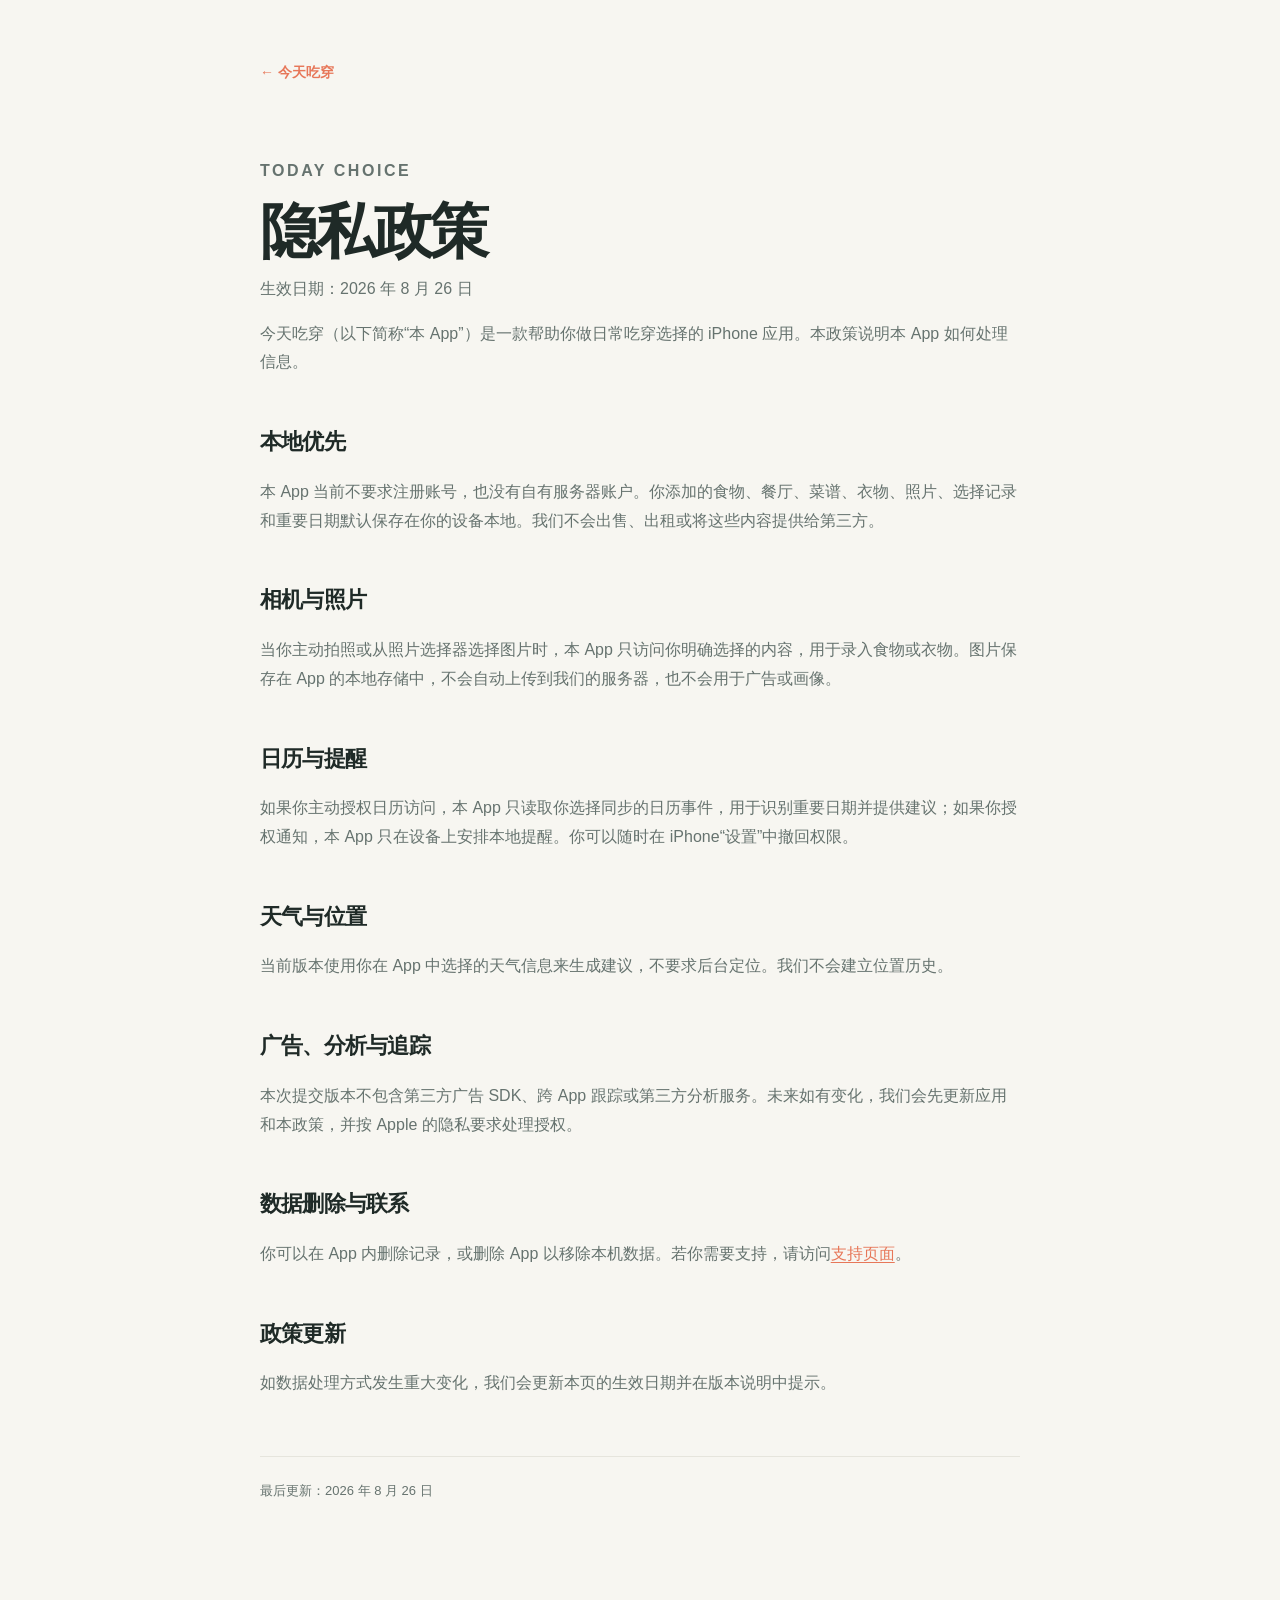
==== privacy/index.html @ 06b759f9 "Publish Today Choice support pages" ====
<!doctype html><html lang="zh-CN"><head><meta charset="utf-8"><meta name="viewport" content="width=device-width,initial-scale=1"><title>隐私政策 · 今天吃穿</title><link rel="stylesheet" href="../styles.css"></head><body><main class="legal-page"><a class="legal-back" href="../">← 今天吃穿</a><p class="eyebrow">TODAY CHOICE</p><h1>隐私政策</h1><p class="legal-date">生效日期：2026 年 8 月 26 日</p><p>今天吃穿（以下简称“本 App”）是一款帮助你做日常吃穿选择的 iPhone 应用。本政策说明本 App 如何处理信息。</p><h2>本地优先</h2><p>本 App 当前不要求注册账号，也没有自有服务器账户。你添加的食物、餐厅、菜谱、衣物、照片、选择记录和重要日期默认保存在你的设备本地。我们不会出售、出租或将这些内容提供给第三方。</p><h2>相机与照片</h2><p>当你主动拍照或从照片选择器选择图片时，本 App 只访问你明确选择的内容，用于录入食物或衣物。图片保存在 App 的本地存储中，不会自动上传到我们的服务器，也不会用于广告或画像。</p><h2>日历与提醒</h2><p>如果你主动授权日历访问，本 App 只读取你选择同步的日历事件，用于识别重要日期并提供建议；如果你授权通知，本 App 只在设备上安排本地提醒。你可以随时在 iPhone“设置”中撤回权限。</p><h2>天气与位置</h2><p>当前版本使用你在 App 中选择的天气信息来生成建议，不要求后台定位。我们不会建立位置历史。</p><h2>广告、分析与追踪</h2><p>本次提交版本不包含第三方广告 SDK、跨 App 跟踪或第三方分析服务。未来如有变化，我们会先更新应用和本政策，并按 Apple 的隐私要求处理授权。</p><h2>数据删除与联系</h2><p>你可以在 App 内删除记录，或删除 App 以移除本机数据。若你需要支持，请访问<a class="inline-link" href="../support/">支持页面</a>。</p><h2>政策更新</h2><p>如数据处理方式发生重大变化，我们会更新本页的生效日期并在版本说明中提示。</p><p class="legal-contact">最后更新：2026 年 8 月 26 日</p></main></body></html>
---- styles.css ----
:root{--ink:#1f2a27;--muted:#66736f;--paper:#f7f6f1;--card:#fffdf8;--line:#e6e5dd;--coral:#e77759;--sage:#b8c9b4}*{box-sizing:border-box}html{scroll-behavior:smooth}body{margin:0;background:var(--paper);color:var(--ink);font-family:-apple-system,BlinkMacSystemFont,"PingFang SC","Helvetica Neue",sans-serif}a{color:inherit;text-decoration:none}.shell{width:min(1120px,calc(100% - 48px));margin:0 auto}.nav{height:78px;display:flex;align-items:center;justify-content:space-between;width:min(1200px,calc(100% - 48px));margin:0 auto}.brand{display:inline-flex;align-items:center;gap:10px;font-size:16px;font-weight:700;letter-spacing:-.02em}.brand-mark{display:grid;place-items:center;width:32px;height:32px;border-radius:11px;color:#fffdf8;background:var(--coral);font-size:15px}.nav-links{display:flex;gap:28px;color:var(--muted);font-size:14px}.nav-links a:hover,.footer a:hover,.text-link:hover{color:var(--coral)}.hero{display:grid;grid-template-columns:1.12fr .88fr;gap:72px;align-items:center;padding:88px 0 116px}.eyebrow{color:var(--coral);font-size:11px;font-weight:750;letter-spacing:.16em;margin:0 0 18px}h1{max-width:680px;font-size:clamp(42px,5.4vw,72px);line-height:1.08;letter-spacing:-.065em;margin:0;font-weight:720}.lede{max-width:550px;color:var(--muted);font-size:18px;line-height:1.75;margin:28px 0 0}.actions{display:flex;align-items:center;gap:12px;margin-top:34px}.button{display:inline-flex;align-items:center;gap:10px;border-radius:999px;padding:13px 21px;font-size:14px;font-weight:700}.button.primary{color:#fffdf8;background:var(--ink)}.button.secondary{border:1px solid var(--line);background:rgba(255,253,248,.5)}.choice-card{background:var(--card);border:1px solid var(--line);border-radius:28px;padding:28px;box-shadow:0 24px 70px rgba(42,50,45,.08);transform:rotate(2deg)}.card-top,.card-foot{color:var(--muted);font-size:12px;display:flex;justify-content:space-between}.sun{color:var(--coral);font-size:20px;line-height:12px}.choice-card h2{font-size:25px;letter-spacing:-.045em;margin:39px 0 24px}.choice-row{display:grid;grid-template-columns:48px 1fr auto;align-items:center;gap:14px;padding:15px 0;border-top:1px solid var(--line)}.choice-icon,.feature-icon{display:grid;place-items:center;border-radius:15px;width:48px;height:48px;font-size:20px}.choice-icon.food{background:#f8dfd5;color:#bd624b}.choice-icon.wear{background:#dce8d7;color:#597858}.choice-row strong{display:block;font-size:16px}.choice-row small{color:var(--muted);display:block;margin-top:4px;font-size:12px}.arrow{color:var(--coral);font-size:20px}.card-foot{justify-content:flex-start;gap:8px;margin-top:31px}.tiny-dot{width:7px;height:7px;border-radius:50%;background:var(--sage)}.feature-section{background:#eef1ea;padding:100px 0 112px}.section-title{max-width:650px;font-size:clamp(30px,4vw,48px);line-height:1.16;letter-spacing:-.055em;margin:0}.feature-grid{display:grid;grid-template-columns:repeat(3,1fr);gap:24px;margin-top:60px}.feature{border-top:1px solid #cdd7ca;padding-top:20px}.feature-icon{width:44px;height:44px;background:#fbfcf8;color:var(--coral);font-size:16px}.feature h3{font-size:19px;margin:22px 0 10px;letter-spacing:-.03em}.feature p,.privacy-callout p{color:var(--muted);line-height:1.72;font-size:15px;margin:0}.privacy-callout{display:flex;justify-content:space-between;gap:40px;align-items:end;padding:112px 0 120px}.privacy-callout h2{max-width:530px;font-size:clamp(30px,3.6vw,45px);line-height:1.15;letter-spacing:-.055em;margin:0 0 20px}.privacy-callout p{max-width:580px}.text-link{white-space:nowrap;font-size:14px;font-weight:700;color:var(--coral);padding-bottom:4px;border-bottom:1px solid currentColor}.footer{border-top:1px solid var(--line);padding:24px 0 32px;color:var(--muted);display:flex;justify-content:space-between;font-size:12px}.footer span:last-child{display:flex;gap:20px}.legal-page{width:min(760px,calc(100% - 40px));margin:0 auto;padding:58px 0 96px;line-height:1.8}.legal-back{display:inline-block;color:var(--coral);font-size:14px;font-weight:700;margin-bottom:72px}.legal-page h1{font-size:clamp(38px,6vw,60px);letter-spacing:-.06em}.legal-date{color:var(--muted);font-size:14px;margin-top:10px}.legal-page h2{font-size:22px;letter-spacing:-.035em;margin:45px 0 8px}.legal-page p{color:var(--muted);font-size:16px}.legal-page .eyebrow{margin-bottom:14px}.inline-link{color:var(--coral);text-decoration:underline;text-underline-offset:3px}.legal-contact{border-top:1px solid var(--line);margin-top:58px;padding-top:22px;font-size:13px!important}.legal-intro{font-size:18px!important}.support-links{display:flex;gap:24px;margin-top:50px}@media(max-width:800px){.hero{grid-template-columns:1fr;gap:50px;padding:60px 0 88px}.choice-card{max-width:520px;width:100%;justify-self:center}.feature-grid{grid-template-columns:1fr;gap:42px;margin-top:44px}.privacy-callout{display:block;padding:80px 0 90px}.text-link{display:inline-block;margin-top:28px}}@media(max-width:520px){.shell,.nav{width:min(100% - 32px,1120px)}.nav{height:68px}.nav-links{gap:14px;font-size:12px}.lede{font-size:16px}.choice-card{padding:22px;border-radius:22px}.footer{display:block}.footer span:last-child{margin-top:12px}}
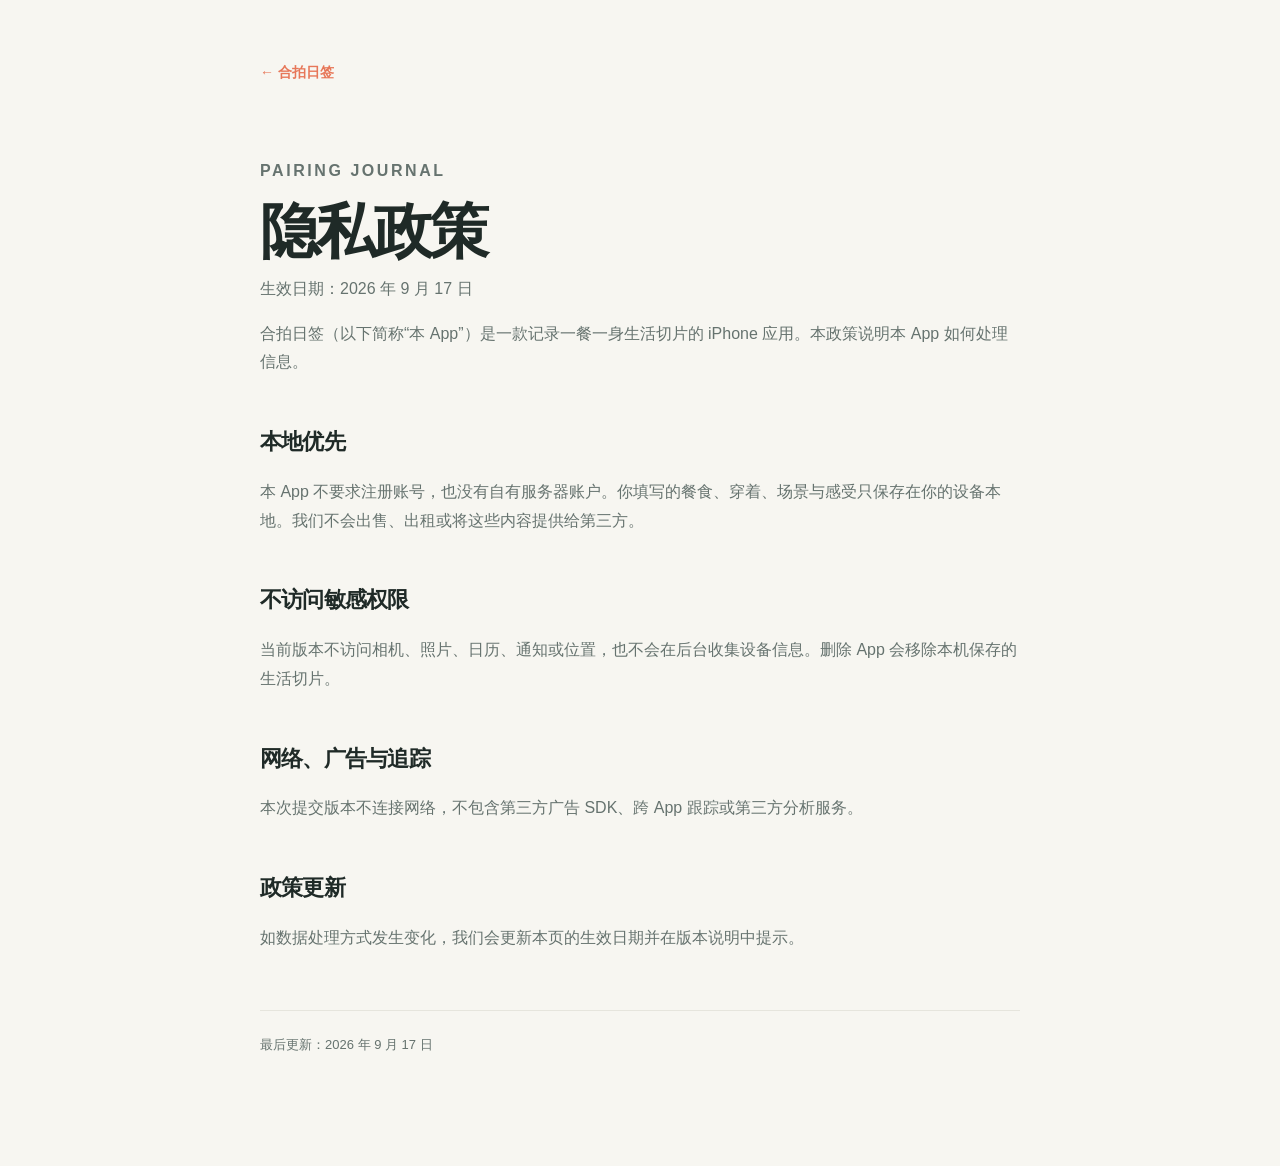
==== commit c24f9704: "Align public pages with pairing journal" ====
--- a/privacy/index.html
+++ b/privacy/index.html
@@ -1 +1 @@
-<!doctype html><html lang="zh-CN"><head><meta charset="utf-8"><meta name="viewport" content="width=device-width,initial-scale=1"><title>隐私政策 · 今天吃穿</title><link rel="stylesheet" href="../styles.css"></head><body><main class="legal-page"><a class="legal-back" href="../">← 今天吃穿</a><p class="eyebrow">TODAY CHOICE</p><h1>隐私政策</h1><p class="legal-date">生效日期：2026 年 8 月 26 日</p><p>今天吃穿（以下简称“本 App”）是一款帮助你做日常吃穿选择的 iPhone 应用。本政策说明本 App 如何处理信息。</p><h2>本地优先</h2><p>本 App 当前不要求注册账号，也没有自有服务器账户。你添加的食物、餐厅、菜谱、衣物、照片、选择记录和重要日期默认保存在你的设备本地。我们不会出售、出租或将这些内容提供给第三方。</p><h2>相机与照片</h2><p>当你主动拍照或从照片选择器选择图片时，本 App 只访问你明确选择的内容，用于录入食物或衣物。图片保存在 App 的本地存储中，不会自动上传到我们的服务器，也不会用于广告或画像。</p><h2>日历与提醒</h2><p>如果你主动授权日历访问，本 App 只读取你选择同步的日历事件，用于识别重要日期并提供建议；如果你授权通知，本 App 只在设备上安排本地提醒。你可以随时在 iPhone“设置”中撤回权限。</p><h2>天气与位置</h2><p>当前版本使用你在 App 中选择的天气信息来生成建议，不要求后台定位。我们不会建立位置历史。</p><h2>广告、分析与追踪</h2><p>本次提交版本不包含第三方广告 SDK、跨 App 跟踪或第三方分析服务。未来如有变化，我们会先更新应用和本政策，并按 Apple 的隐私要求处理授权。</p><h2>数据删除与联系</h2><p>你可以在 App 内删除记录，或删除 App 以移除本机数据。若你需要支持，请访问<a class="inline-link" href="../support/">支持页面</a>。</p><h2>政策更新</h2><p>如数据处理方式发生重大变化，我们会更新本页的生效日期并在版本说明中提示。</p><p class="legal-contact">最后更新：2026 年 8 月 26 日</p></main></body></html>
+<!doctype html><html lang="zh-CN"><head><meta charset="utf-8"><meta name="viewport" content="width=device-width,initial-scale=1"><title>隐私政策 · 合拍日签</title><link rel="stylesheet" href="../styles.css"></head><body><main class="legal-page"><a class="legal-back" href="../">← 合拍日签</a><p class="eyebrow">PAIRING JOURNAL</p><h1>隐私政策</h1><p class="legal-date">生效日期：2026 年 9 月 17 日</p><p>合拍日签（以下简称“本 App”）是一款记录一餐一身生活切片的 iPhone 应用。本政策说明本 App 如何处理信息。</p><h2>本地优先</h2><p>本 App 不要求注册账号，也没有自有服务器账户。你填写的餐食、穿着、场景与感受只保存在你的设备本地。我们不会出售、出租或将这些内容提供给第三方。</p><h2>不访问敏感权限</h2><p>当前版本不访问相机、照片、日历、通知或位置，也不会在后台收集设备信息。删除 App 会移除本机保存的生活切片。</p><h2>网络、广告与追踪</h2><p>本次提交版本不连接网络，不包含第三方广告 SDK、跨 App 跟踪或第三方分析服务。</p><h2>政策更新</h2><p>如数据处理方式发生变化，我们会更新本页的生效日期并在版本说明中提示。</p><p class="legal-contact">最后更新：2026 年 9 月 17 日</p></main></body></html>
